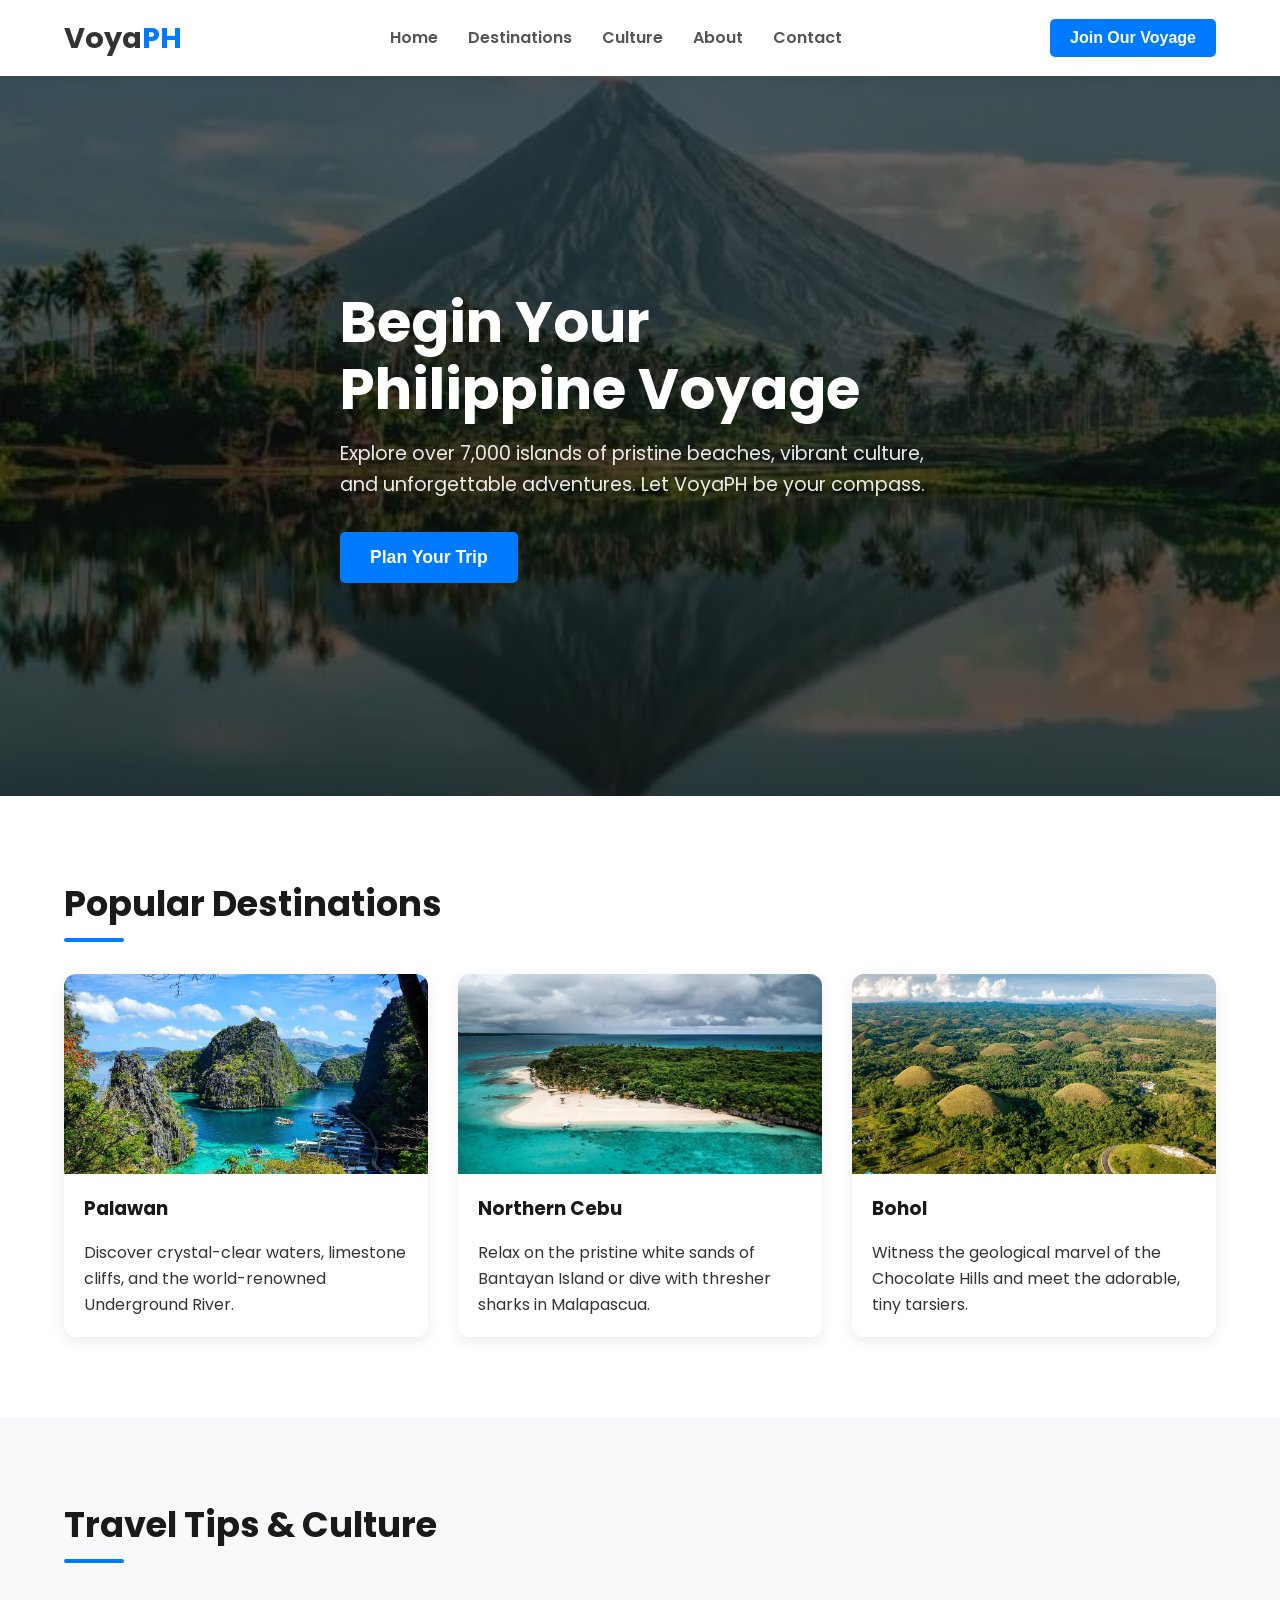
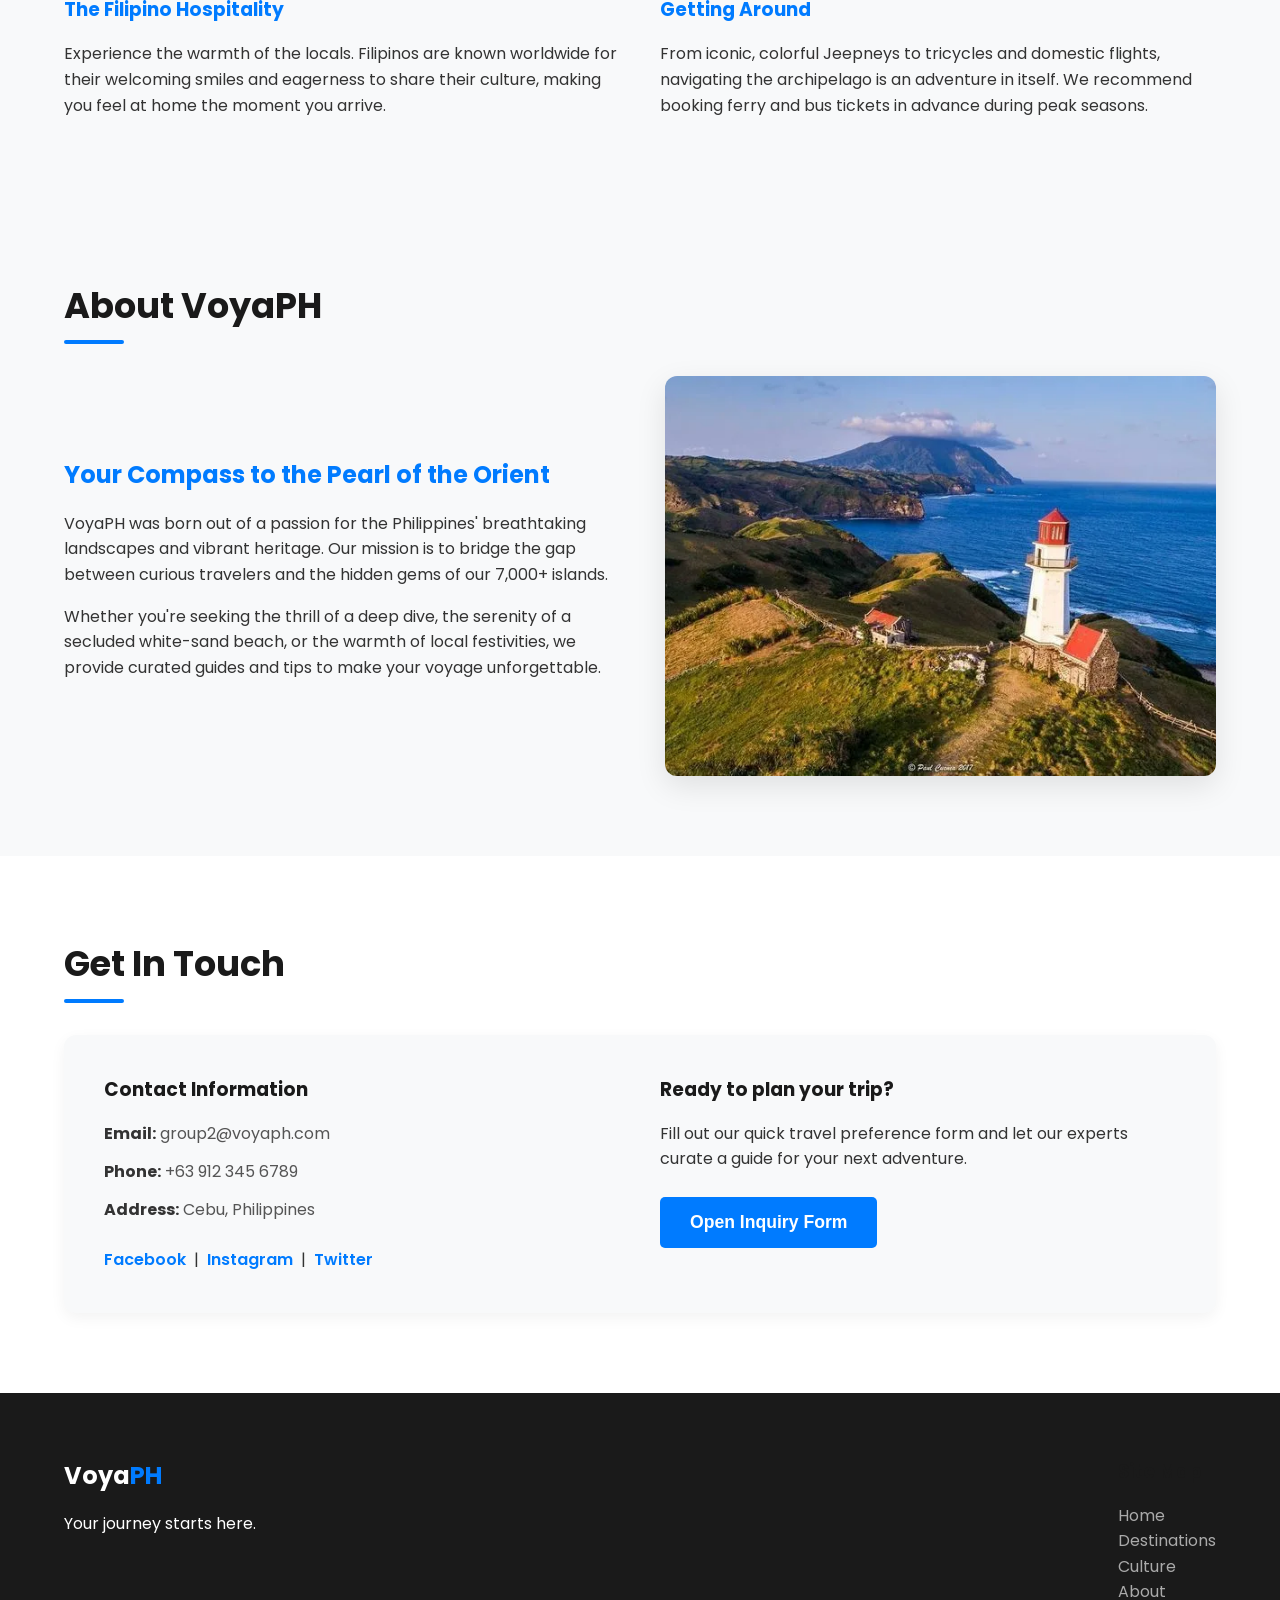
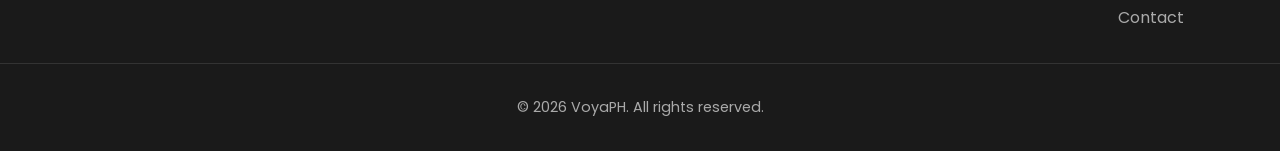
==== index.html @ 03c05145 "First commit: Complete VoyaPH landing page" ====
<!DOCTYPE html>
<html lang="en">
<head>
    <meta charset="UTF-8">
    <meta name="viewport" content="width=device-width, initial-scale=1.0">
    <meta name="description" content="VoyaPH - Your ultimate travel guide to the Philippines. Discover beautiful destinations, rich culture, and essential travel tips for your next Philippine voyage.">
    <meta name="keywords" content="Philippines travel, VoyaPH, Philippine tourist spots, travel guide, Philippine culture, vacation">
    <meta name="author" content="VoyaPH">
    <title>VoyaPH | Discover the Beauty of the Philippines</title>

    <link rel="preconnect" href="https://fonts.googleapis.com">
    <link rel="preconnect" href="https://fonts.gstatic.com" crossorigin>
    <link href="https://fonts.googleapis.com/css2?family=Poppins:wght@300;400;600;700&display=swap" rel="stylesheet">
    
    <link rel="stylesheet" href="style.css">
</head>
<body>

    <header class="site-header">
        <div class="container header-content">
            <a href="#" class="logo">Voya<span>PH</span></a>
            
            <div class="hamburger" id="hamburger">
                <span class="bar"></span>
                <span class="bar"></span>
                <span class="bar"></span>
            </div>

            <nav class="site-nav" id="nav-menu">
                <ul>
                    <li><a href="#hero">Home</a></li>
                    <li><a href="#destinations">Destinations</a></li>
                    <li><a href="#culture">Culture</a></li>
                    <li><a href="#about">About</a></li>
                    <li><a href="#contact">Contact</a></li>
                    <li class="mobile-only"><a href="#" onclick="openModal(); return false;" class="nav-cta">Join Our Voyage</a></li>
                </ul>
            </nav>
            <button class="cta-btn header-cta" onclick="openModal()">Join Our Voyage</button>
        </div>
    </header>

    <main>
        <section id="hero" class="hero-section">
            <div class="container hero-content">
                <h1>Begin Your Philippine Voyage</h1>
                <p>Explore over 7,000 islands of pristine beaches, vibrant culture, and unforgettable adventures. Let VoyaPH be your compass.</p>
                <button class="cta-btn primary-btn" onclick="openModal()">Plan Your Trip</button>
            </div>
        </section>

        <section id="destinations" class="destinations-section">
            <div class="container">
                <h2 class="section-title">Popular Destinations</h2>
                <div class="grid-layout">
                    <article class="card">
                        <div class="card-img" style="background-image: url('./images/Palawan.webp');"></div>
                        <div class="card-content">
                            <h3>Palawan</h3>
                            <p>Discover crystal-clear waters, limestone cliffs, and the world-renowned Underground River.</p>
                        </div>
                    </article>
                    
                    <article class="card">
                        <div class="card-img" style="background-image: url('./images/Bantayan.webp');"></div>
                        <div class="card-content">
                            <h3>Northern Cebu</h3>
                            <p>Relax on the pristine white sands of Bantayan Island or dive with thresher sharks in Malapascua.</p>
                        </div>
                    </article>

                    <article class="card">
                        <div class="card-img" style="background-image: url('./images/Bohol.webp');"></div>
                        <div class="card-content">
                            <h3>Bohol</h3>
                            <p>Witness the geological marvel of the Chocolate Hills and meet the adorable, tiny tarsiers.</p>
                        </div>
                    </article>
                </div>
            </div>
        </section>

        <section id="culture" class="culture-section">
            <div class="container">
                <h2 class="section-title">Travel Tips & Culture</h2>
                <div class="info-layout">
                    <div class="info-block">
                        <h3>The Filipino Hospitality</h3>
                        <p>Experience the warmth of the locals. Filipinos are known worldwide for their welcoming smiles and eagerness to share their culture, making you feel at home the moment you arrive.</p>
                    </div>
                    <div class="info-block">
                        <h3>Getting Around</h3>
                        <p>From iconic, colorful Jeepneys to tricycles and domestic flights, navigating the archipelago is an adventure in itself. We recommend booking ferry and bus tickets in advance during peak seasons.</p>
                    </div>
                </div>
            </div>
        </section>

        <section id="about" class="about-section">
            <div class="container">
                <h2 class="section-title">About VoyaPH</h2>
                <div class="about-content">
                    <div class="about-text">
                        <h3>Your Compass to the Pearl of the Orient</h3>
                        <p>VoyaPH was born out of a passion for the Philippines' breathtaking landscapes and vibrant heritage. Our mission is to bridge the gap between curious travelers and the hidden gems of our 7,000+ islands.</p>
                        <p>Whether you're seeking the thrill of a deep dive, the serenity of a secluded white-sand beach, or the warmth of local festivities, we provide curated guides and tips to make your voyage unforgettable.</p>
                    </div>
                    <div class="about-image" style="background-image: url('./images/Batanes.webp');"></div>
                </div>
            </div>
        </section>

        <section id="contact" class="contact-section">
            <div class="container">
                <h2 class="section-title">Get In Touch</h2>
                <div class="contact-layout">
                    <div class="contact-info">
                        <h3>Contact Information</h3>
                        <p><strong>Email:</strong> group2@voyaph.com</p>
                        <p><strong>Phone:</strong> +63 912 345 6789</p>
                        <p><strong>Address:</strong> Cebu, Philippines</p>
                        <div class="social-links">
                            <a href="#">Facebook</a> &nbsp;|&nbsp; 
                            <a href="#">Instagram</a> &nbsp;|&nbsp; 
                            <a href="#">Twitter</a>
                        </div>
                    </div>
                    <div class="contact-cta">
                        <h3>Ready to plan your trip?</h3>
                        <p>Fill out our quick travel preference form and let our experts curate a guide for your next adventure.</p>
                        <br>
                        <button class="cta-btn primary-btn" onclick="openModal()">Open Inquiry Form</button>
                    </div>
                </div>
            </div>
        </section>
    </main>

    <footer class="site-footer">
        <div class="container footer-content">
            <div class="footer-brand">
                <h2>Voya<span>PH</span></h2>
                <p>Your journey starts here.</p>
            </div>
            <div class="footer-sitemap">
                <h3>Site Map</h3>
                <ul>
                    <li><a href="#hero">Home</a></li>
                    <li><a href="#destinations">Destinations</a></li>
                    <li><a href="#culture">Culture</a></li>
                    <li><a href="#about">About</a></li>
                    <li><a href="#contact">Contact</a></li>
                </ul>
            </div>
        </div>
        <div class="footer-bottom">
            <p>&copy; 2026 VoyaPH. All rights reserved.</p>
        </div>
    </footer>

    <div id="formModal" class="modal-overlay">
        <div class="modal-content">
            <span class="close-btn" onclick="closeModal()">&times;</span>
            <h2>Join Our Voyage</h2>
            <p>Tell us your travel preferences and we'll send you a curated guide!</p>
            
            <div class="iframe-container">
                <iframe src="https://docs.google.com/forms/d/e/1FAIpQLSfPbLPE71wbm7KVLnaQGjVMCPZk_tuy55s2jOj5GwLBTT5oLA/viewform?embedded=true" width="100%" height="100%" frameborder="0" marginheight="0" marginwidth="0">Loading…</iframe>
            </div>
        </div>
    </div>

    <script>
        // Modal Logic
        function openModal() {
            document.getElementById('formModal').style.display = 'flex';
            document.body.style.overflow = 'hidden'; // Prevents background scrolling
        }

        function closeModal() {
            document.getElementById('formModal').style.display = 'none';
            document.body.style.overflow = 'auto';
        }

        window.onclick = function(event) {
            let modal = document.getElementById('formModal');
            if (event.target == modal) {
                closeModal();
            }
        }

        // Hamburger Menu Logic
        const hamburger = document.getElementById('hamburger');
        const navMenu = document.getElementById('nav-menu');
        const navLinks = document.querySelectorAll('.site-nav ul li a');

        hamburger.addEventListener('click', () => {
            hamburger.classList.toggle('active');
            navMenu.classList.toggle('active');
        });

        navLinks.forEach(link => {
            link.addEventListener('click', () => {
                hamburger.classList.remove('active');
                navMenu.classList.remove('active');
            });
        });
    </script>
</body>
</html>
---- style.css ----
/* =========================================
   CSS Reset & Base Styles
   ========================================= */
* {
    margin: 0;
    padding: 0;
    box-sizing: border-box;
}

html {
    scroll-behavior: smooth;
}

body {
    font-family: 'Poppins', sans-serif;
    line-height: 1.6;
    color: #333;
    background-color: #f8f9fa;
}

.container {
    width: 90%;
    max-width: 1200px;
    margin: 0 auto;
}

/* =========================================
   Typography & Reusable Components
   ========================================= */
h1, h2, h3 {
    color: #1a1a1a;
    margin-bottom: 1rem;
}

.section-title {
    font-size: 2.2rem;
    margin-bottom: 2rem;
    text-align: left; /* F-Pattern */
    position: relative;
    padding-bottom: 10px;
}

.section-title::after {
    content: '';
    position: absolute;
    left: 0;
    bottom: 0;
    height: 4px;
    width: 60px;
    background-color: #007bff;
    border-radius: 2px;
}

.cta-btn {
    background-color: #007bff;
    color: white;
    border: none;
    padding: 10px 20px;
    font-size: 1rem;
    font-weight: 600;
    border-radius: 5px;
    cursor: pointer;
    transition: background-color 0.3s ease, transform 0.2s ease;
}

.cta-btn:hover {
    background-color: #0056b3;
    transform: translateY(-2px);
}

.primary-btn {
    padding: 15px 30px;
    font-size: 1.1rem;
}

/* =========================================
   Header & Navigation
   ========================================= */
.site-header {
    background-color: #ffffff;
    box-shadow: 0 2px 10px rgba(0,0,0,0.05);
    position: sticky;
    top: 0;
    z-index: 100;
    padding: 15px 0;
}

.header-content {
    display: flex;
    justify-content: space-between;
    align-items: center;
}

.logo {
    font-size: 1.8rem;
    font-weight: 700;
    text-decoration: none;
    color: #333;
}

.logo span {
    color: #007bff;
}

.site-nav ul {
    list-style: none;
    display: flex;
    gap: 30px;
}

.site-nav a {
    text-decoration: none;
    color: #555;
    font-weight: 600;
    transition: color 0.3s ease;
}

.site-nav a:hover {
    color: #007bff;
}

/* Hamburger Elements (Hidden on Desktop) */
.hamburger {
    display: none;
    cursor: pointer;
    flex-direction: column;
    gap: 5px;
    z-index: 1000;
}

.hamburger .bar {
    width: 25px;
    height: 3px;
    background-color: #333;
    border-radius: 3px;
    transition: all 0.3s ease;
}

.mobile-only {
    display: none;
}

/* =========================================
   Hero Section
   ========================================= */
.hero-section {
    background: linear-gradient(rgba(0, 0, 0, 0.6), rgba(0, 0, 0, 0.6)), url('./images/Hero.webp') center/cover no-repeat;
    height: 80vh;
    display: flex;
    align-items: center;
    color: white;
}

.hero-content {
    text-align: left; /* F-Pattern */
    max-width: 600px;
}

.hero-content h1 {
    color: white;
    font-size: 3.5rem;
    line-height: 1.2;
}

.hero-content p {
    font-size: 1.2rem;
    margin-bottom: 2rem;
    opacity: 0.9;
}

/* =========================================
   Destinations Section
   ========================================= */
.destinations-section {
    padding: 5rem 0;
    background-color: #ffffff;
}

.grid-layout {
    display: grid;
    grid-template-columns: repeat(auto-fit, minmax(300px, 1fr));
    gap: 30px;
}

.card {
    background: #fff;
    border-radius: 12px;
    overflow: hidden;
    box-shadow: 0 5px 15px rgba(0,0,0,0.08);
    transition: transform 0.3s ease, box-shadow 0.3s ease;
}

.card:hover {
    transform: translateY(-5px);
    box-shadow: 0 8px 25px rgba(0,0,0,0.15);
}

.card-img {
    height: 200px;
    background-size: cover;
    background-position: center;
}

.card-content {
    padding: 20px;
}

/* =========================================
   Culture & Tips Section
   ========================================= */
.culture-section {
    padding: 5rem 0;
}

.info-layout {
    display: grid;
    grid-template-columns: repeat(auto-fit, minmax(400px, 1fr));
    gap: 40px;
}

.info-block h3 {
    color: #007bff;
}

/* =========================================
   About Section
   ========================================= */
.about-section {
    padding: 5rem 0;
    background-color: #f8f9fa;
}

.about-content {
    display: grid;
    grid-template-columns: 1fr 1fr;
    gap: 50px;
    align-items: center;
}

.about-text h3 {
    color: #007bff;
    font-size: 1.5rem;
    margin-bottom: 1rem;
}

.about-text p {
    margin-bottom: 1rem;
}

.about-image {
    height: 400px;
    border-radius: 12px;
    background-size: cover;
    background-position: center;
    box-shadow: 0 10px 30px rgba(0,0,0,0.1);
}

/* =========================================
   Contact Section
   ========================================= */
.contact-section {
    padding: 5rem 0;
    background-color: #ffffff;
}

.contact-layout {
    display: grid;
    grid-template-columns: repeat(auto-fit, minmax(300px, 1fr));
    gap: 40px;
    background: #f8f9fa;
    padding: 40px;
    border-radius: 12px;
    box-shadow: 0 5px 15px rgba(0,0,0,0.05);
}

.contact-info h3, .contact-cta h3 {
    color: #1a1a1a;
    margin-bottom: 1rem;
}

.contact-info p {
    margin-bottom: 0.8rem;
    color: #555;
}

.contact-info strong {
    color: #333;
}

.social-links {
    margin-top: 1.5rem;
}

.social-links a {
    color: #007bff;
    text-decoration: none;
    font-weight: 600;
    transition: color 0.3s ease;
}

.social-links a:hover {
    color: #0056b3;
}

/* =========================================
   Footer & Sitemap
   ========================================= */
.site-footer {
    background-color: #1a1a1a;
    color: #fff;
    padding: 4rem 0 2rem;
}

.footer-content {
    display: flex;
    justify-content: space-between;
    flex-wrap: wrap;
    gap: 30px;
    margin-bottom: 2rem;
}

.footer-brand h2 {
    color: #fff;
}

.footer-brand span {
    color: #007bff;
}

.footer-sitemap ul {
    list-style: none;
}

.footer-sitemap a {
    color: #aaa;
    text-decoration: none;
    transition: color 0.3s ease;
}

.footer-sitemap a:hover {
    color: #fff;
}

.footer-bottom {
    text-align: center;
    border-top: 1px solid #333;
    padding-top: 2rem;
    color: #aaa;
    font-size: 0.9rem;
}

/* =========================================
   Pop-up Modal (Google Form)
   ========================================= */
.modal-overlay {
    display: none;
    position: fixed;
    top: 0;
    left: 0;
    width: 100%;
    height: 100%;
    background-color: rgba(0, 0, 0, 0.6);
    backdrop-filter: blur(5px);
    z-index: 1000;
    justify-content: center;
    align-items: center;
}

.modal-content {
    background-color: #fff;
    padding: 30px;
    border-radius: 12px;
    width: 90%;
    max-width: 600px;
    height: 80vh;
    max-height: 800px;
    position: relative;
    box-shadow: 0 10px 30px rgba(0,0,0,0.3);
    display: flex;
    flex-direction: column;
}

.close-btn {
    position: absolute;
    top: 15px;
    right: 20px;
    font-size: 28px;
    font-weight: bold;
    color: #aaa;
    cursor: pointer;
    transition: color 0.3s ease;
}

.close-btn:hover {
    color: #333;
}

.iframe-container {
    flex-grow: 1;
    margin-top: 20px;
    border-radius: 8px;
    overflow: hidden;
    background-color: #f4f4f4;
}

/* =========================================
   Enhanced Responsive Design (Media Queries)
   ========================================= */

/* Tablets & Smaller Laptops (up to 1024px) */
@media (max-width: 1024px) {
    .section-title {
        font-size: 2rem;
    }
    
    .hero-content h1 {
        font-size: 3rem;
    }

    .about-content, .info-layout {
        gap: 30px;
    }
}

/* Mobile Devices (Phones & Small Tablets up to 768px) */
@media (max-width: 768px) {
    .header-content {
        flex-direction: row; 
        justify-content: space-between;
        padding: 5px 0;
    }

    /* Hide desktop CTA, show hamburger */
    .header-cta { display: none; }
    .hamburger { display: flex; }
    .mobile-only { display: block; }

    /* The Mobile Dropdown Menu */
    .site-nav {
        position: absolute;
        top: 100%;
        left: 0;
        width: 100%;
        background-color: #ffffff;
        box-shadow: 0 10px 15px rgba(0,0,0,0.1);
        
        /* Hidden by default, slides down when active */
        clip-path: polygon(0 0, 100% 0, 100% 0, 0 0);
        transition: clip-path 0.4s ease-in-out;
    }

    .site-nav.active {
        clip-path: polygon(0 0, 100% 0, 100% 100%, 0 100%);
    }

    /* F-Pattern Layout for Mobile Links */
    .site-nav ul {
        flex-direction: column;
        gap: 0;
        padding: 10px 0 20px 0;
    }

    .site-nav ul li {
        width: 100%;
    }

    .site-nav a {
        display: block;
        padding: 15px 5%; /* Anchors text to the left side */
        text-align: left; /* Strict F-Pattern alignment */
        font-size: 1.1rem;
        border-bottom: 1px solid #f0f0f0;
    }

    .nav-cta {
        color: #007bff;
        font-weight: 700;
        border-bottom: none;
    }

    /* Hamburger Animation */
    .hamburger.active .bar:nth-child(1) {
        transform: translateY(8px) rotate(45deg);
    }
    .hamburger.active .bar:nth-child(2) {
        opacity: 0;
    }
    .hamburger.active .bar:nth-child(3) {
        transform: translateY(-8px) rotate(-45deg);
    }

    /* General Layout Fixes for Mobile */
    .hero-section {
        height: auto;
        padding: 120px 0 80px; 
    }

    .hero-content, .section-title {
        text-align: center;
        margin: 0 auto;
    }

    .section-title::after {
        left: 50%;
        transform: translateX(-50%);
    }

    .hero-content h1 {
        font-size: 2.2rem;
    }

    .info-layout, 
    .about-content,
    .contact-layout {
        grid-template-columns: 1fr;
    }

    .about-image {
        height: 280px;
        order: -1; 
    }

    .footer-content {
        flex-direction: column;
        text-align: center;
        gap: 20px;
    }

    .modal-content {
        width: 95%;
        padding: 20px;
        height: 90vh;
    }
}

/* Small Cellphones (up to 480px) */
@media (max-width: 480px) {
    .hero-content h1 {
        font-size: 1.8rem;
    }

    .cta-btn {
        width: 100%;
        margin-top: 10px;
    }

    .destinations-section, 
    .culture-section, 
    .about-section, 
    .contact-section {
        padding: 3rem 0;
    }
}
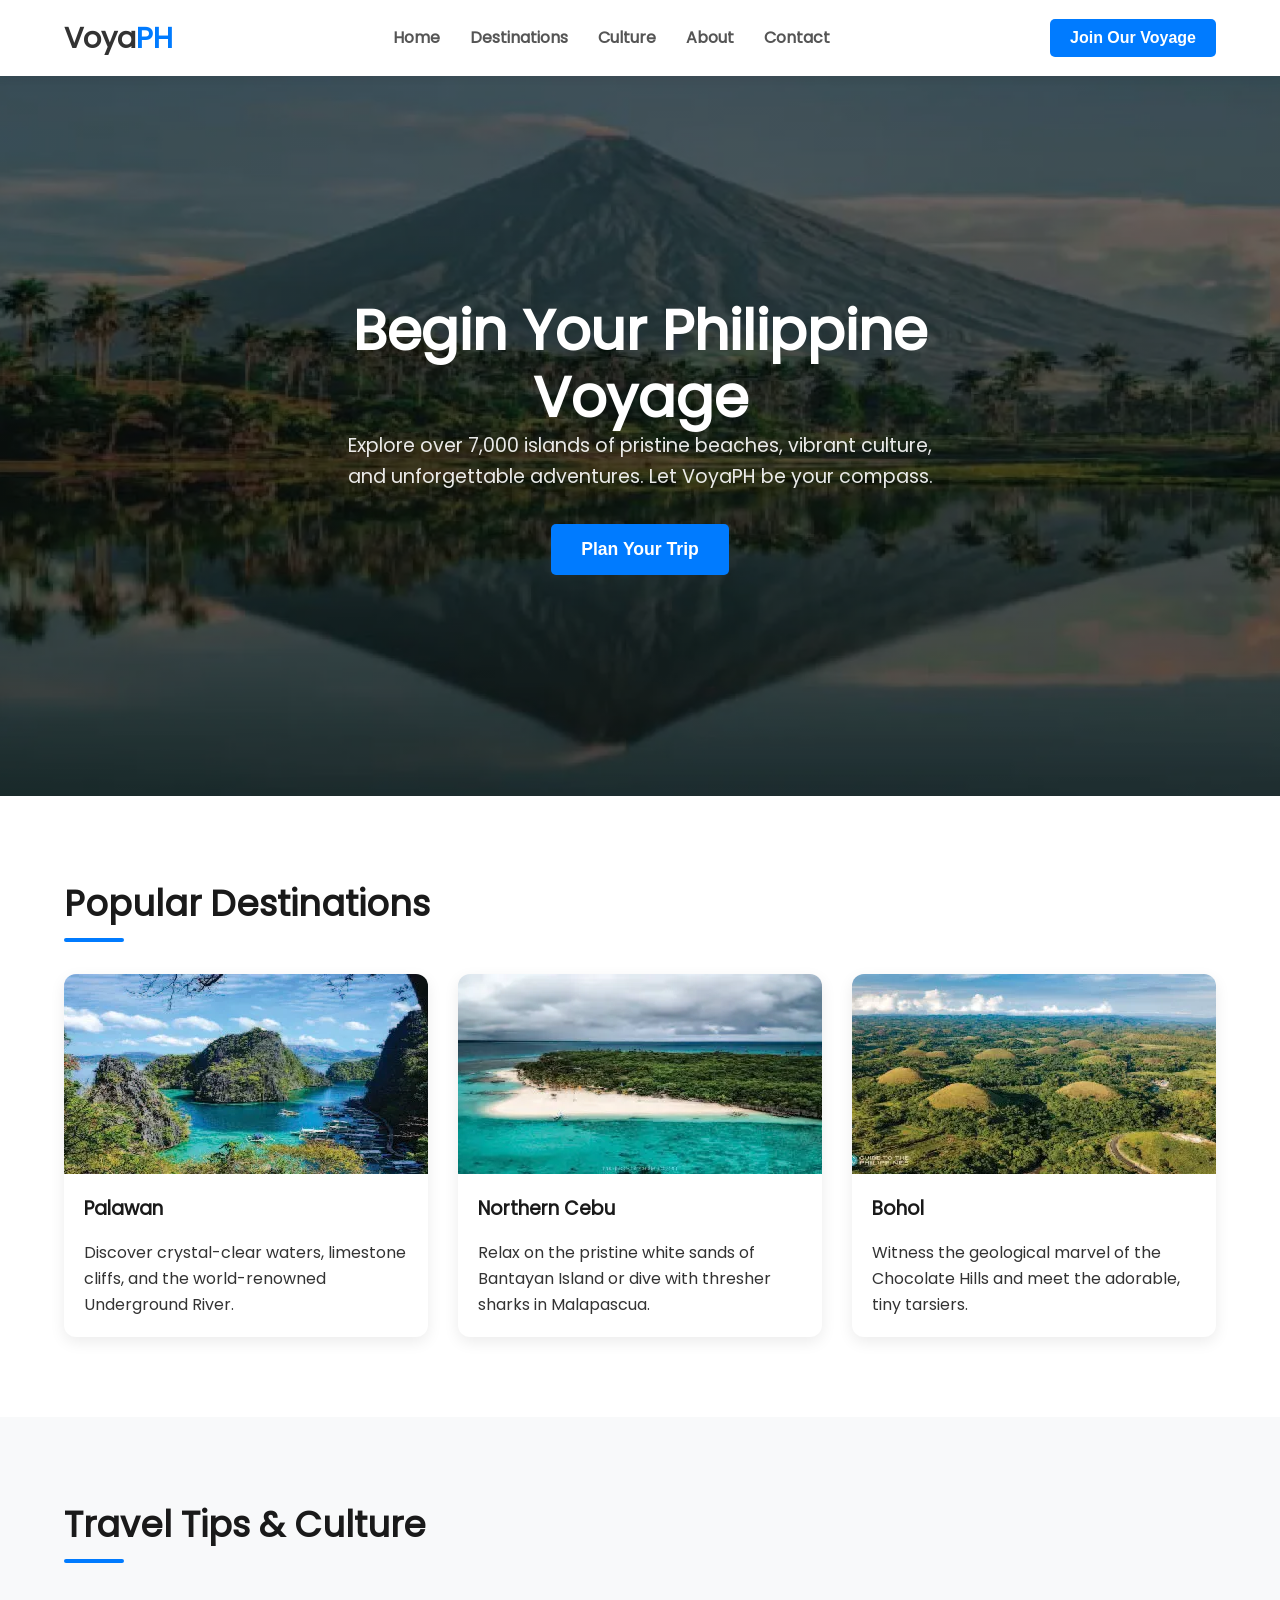
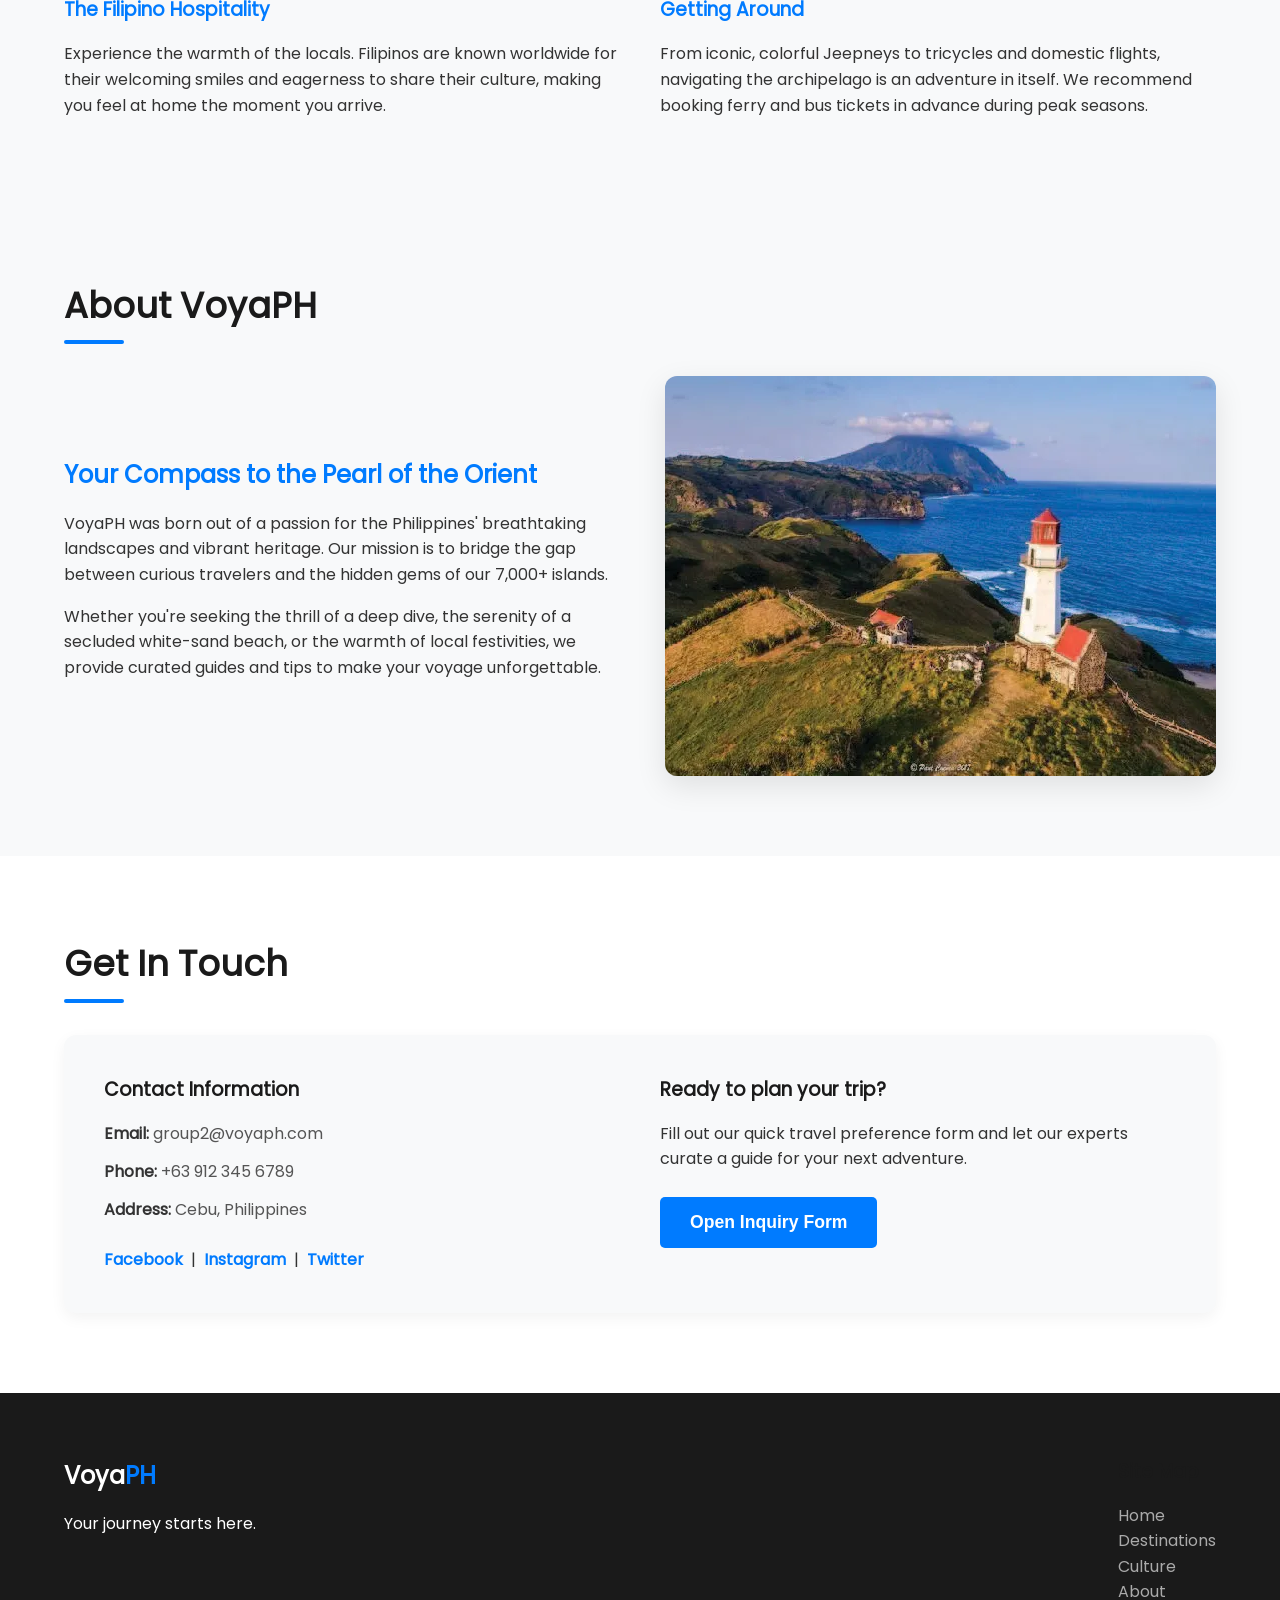
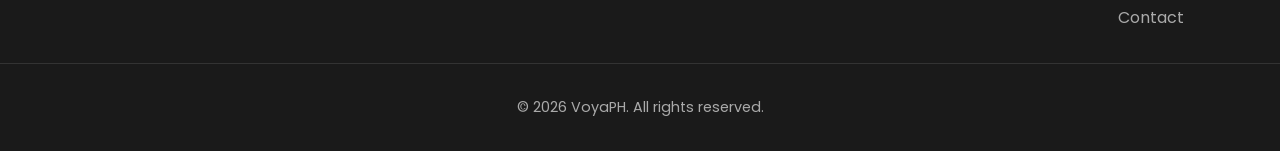
==== commit 9bba63fb: "changes on image sizes" ====
--- a/index.html
+++ b/index.html
@@ -8,10 +8,6 @@
     <meta name="author" content="VoyaPH">
     <title>VoyaPH | Discover the Beauty of the Philippines</title>
 
-    <link rel="preconnect" href="https://fonts.googleapis.com">
-    <link rel="preconnect" href="https://fonts.gstatic.com" crossorigin>
-    <link href="https://fonts.googleapis.com/css2?family=Poppins:wght@300;400;600;700&display=swap" rel="stylesheet">
-    
     <link rel="stylesheet" href="style.css">
 </head>
 <body>
@@ -28,7 +24,7 @@
 
             <nav class="site-nav" id="nav-menu">
                 <ul>
-                    <li><a href="#hero">Home</a></li>
+                    <li><a href="#">Home</a></li>
                     <li><a href="#destinations">Destinations</a></li>
                     <li><a href="#culture">Culture</a></li>
                     <li><a href="#about">About</a></li>
@@ -145,7 +141,7 @@
             <div class="footer-sitemap">
                 <h3>Site Map</h3>
                 <ul>
-                    <li><a href="#hero">Home</a></li>
+                    <li><a href="#">Home</a></li>
                     <li><a href="#destinations">Destinations</a></li>
                     <li><a href="#culture">Culture</a></li>
                     <li><a href="#about">About</a></li>
@@ -170,41 +166,6 @@
         </div>
     </div>
 
-    <script>
-        // Modal Logic
-        function openModal() {
-            document.getElementById('formModal').style.display = 'flex';
-            document.body.style.overflow = 'hidden'; // Prevents background scrolling
-        }
-
-        function closeModal() {
-            document.getElementById('formModal').style.display = 'none';
-            document.body.style.overflow = 'auto';
-        }
-
-        window.onclick = function(event) {
-            let modal = document.getElementById('formModal');
-            if (event.target == modal) {
-                closeModal();
-            }
-        }
-
-        // Hamburger Menu Logic
-        const hamburger = document.getElementById('hamburger');
-        const navMenu = document.getElementById('nav-menu');
-        const navLinks = document.querySelectorAll('.site-nav ul li a');
-
-        hamburger.addEventListener('click', () => {
-            hamburger.classList.toggle('active');
-            navMenu.classList.toggle('active');
-        });
-
-        navLinks.forEach(link => {
-            link.addEventListener('click', () => {
-                hamburger.classList.remove('active');
-                navMenu.classList.remove('active');
-            });
-        });
-    </script>
+    <script src="script.js"></script>
 </body>
 </html>
--- a/style.css
+++ b/style.css
@@ -9,10 +9,22 @@
 
 html {
     scroll-behavior: smooth;
+    scroll-padding-top: 50px;
+}
+
+/* =========================================
+   Custom Embedded Fonts
+   ========================================= */
+@font-face {
+    font-family: 'MyCustomFont'; 
+    src: url('./fonts/PoppinsRegular.ttf') format('truetype'); 
+    font-weight: normal;
+    font-style: normal;
+    font-display: swap;
 }
 
 body {
-    font-family: 'Poppins', sans-serif;
+    font-family: 'MyCustomFont', Arial, sans-serif; 
     line-height: 1.6;
     color: #333;
     background-color: #f8f9fa;
@@ -20,14 +32,18 @@
 
 .container {
     width: 90%;
-    max-width: 1200px;
+    max-width: 1280px;
     margin: 0 auto;
 }
 
 /* =========================================
    Typography & Reusable Components
    ========================================= */
-h1, h2, h3 {
+h1 {
+    text-align: center;
+}
+
+h2, h3 {
     color: #1a1a1a;
     margin-bottom: 1rem;
 }
@@ -35,7 +51,7 @@
 .section-title {
     font-size: 2.2rem;
     margin-bottom: 2rem;
-    text-align: left; /* F-Pattern */
+    text-align: left;
     position: relative;
     padding-bottom: 10px;
 }
@@ -73,6 +89,18 @@
     font-size: 1.1rem;
 }
 
+.cta-btn .header-cta {
+    background-color: #007bff;
+    color: white;
+    border: none;
+    padding: 10px 20px;
+    font-size: 1rem;
+    font-weight: 600;
+    border-radius: 5px;
+    cursor: pointer;
+    transition: background-color 0.3s ease, transform 0.2s ease;
+}
+
 /* =========================================
    Header & Navigation
    ========================================= */
@@ -152,7 +180,8 @@
 }
 
 .hero-content {
-    text-align: left; /* F-Pattern */
+    text-align: center;
+    margin: 0 auto;    
     max-width: 600px;
 }
 
@@ -466,8 +495,8 @@
 
     .site-nav a {
         display: block;
-        padding: 15px 5%; /* Anchors text to the left side */
-        text-align: left; /* Strict F-Pattern alignment */
+        padding: 15px 5%;
+        text-align: left;
         font-size: 1.1rem;
         border-bottom: 1px solid #f0f0f0;
     }
@@ -550,4 +579,22 @@
     .contact-section {
         padding: 3rem 0;
     }
+
+    /* FULL SCREEN MODAL UPDATE */
+    .modal-content {
+        width: 100%;
+        height: 100vh; 
+        max-height: 100vh;
+        border-radius: 0;
+        padding: 20px 15px; 
+    }
+
+    .iframe-container {
+        border-radius: 0;
+    }
+    
+    .close-btn {
+        top: 10px;
+        right: 15px;
+    }
 }
